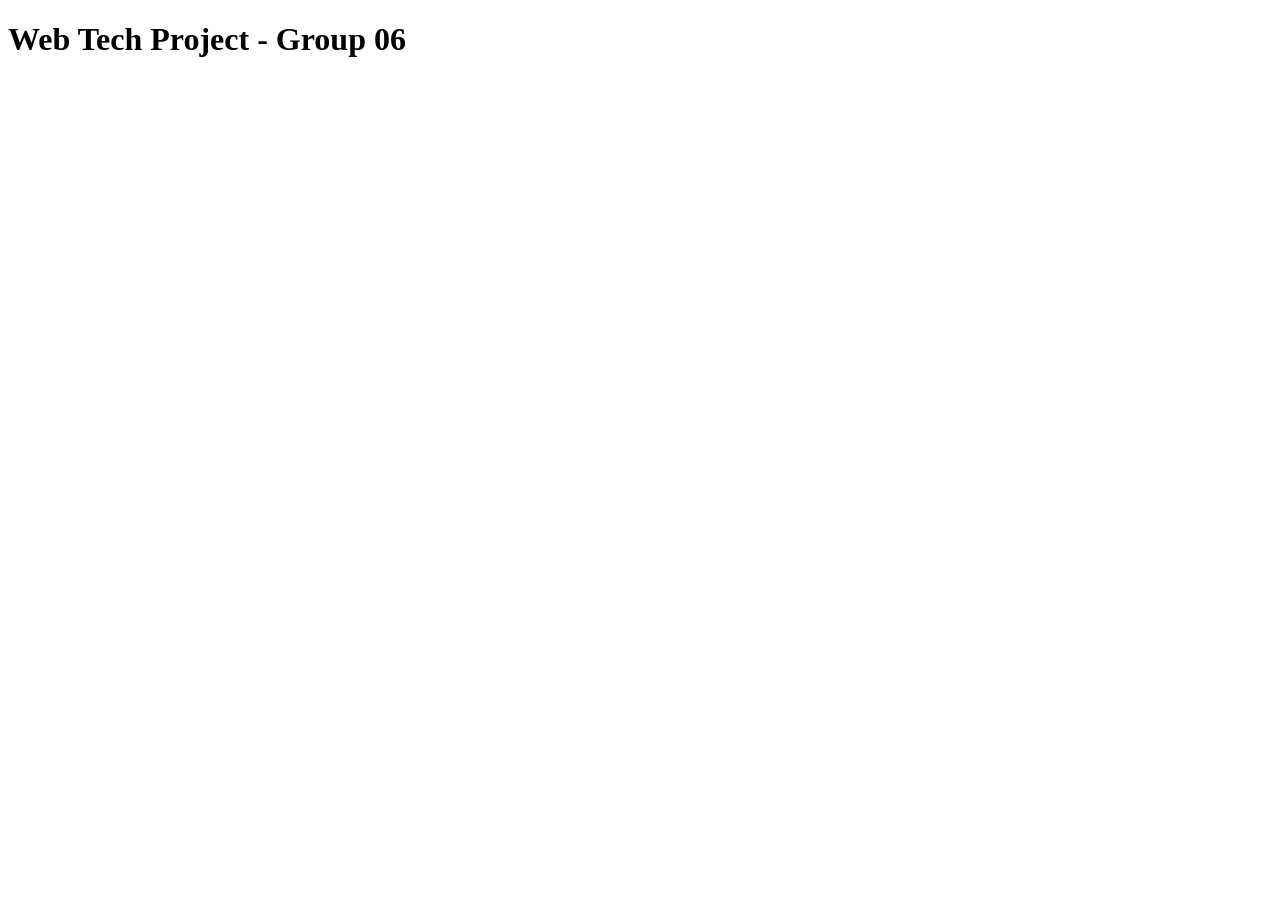
==== index.html @ 075a17f9 "Initial project structure" ====
<!DOCTYPE html>
<html lang="en">
<head>
  <meta charset="UTF-8">
  <title>Web Tech Project</title>
  <link rel="stylesheet" href="css/style.css">
</head>
<body>
  <h1>Web Tech Project - Group 06</h1>
  <script src="js/script.js"></script>
</body>
</html>
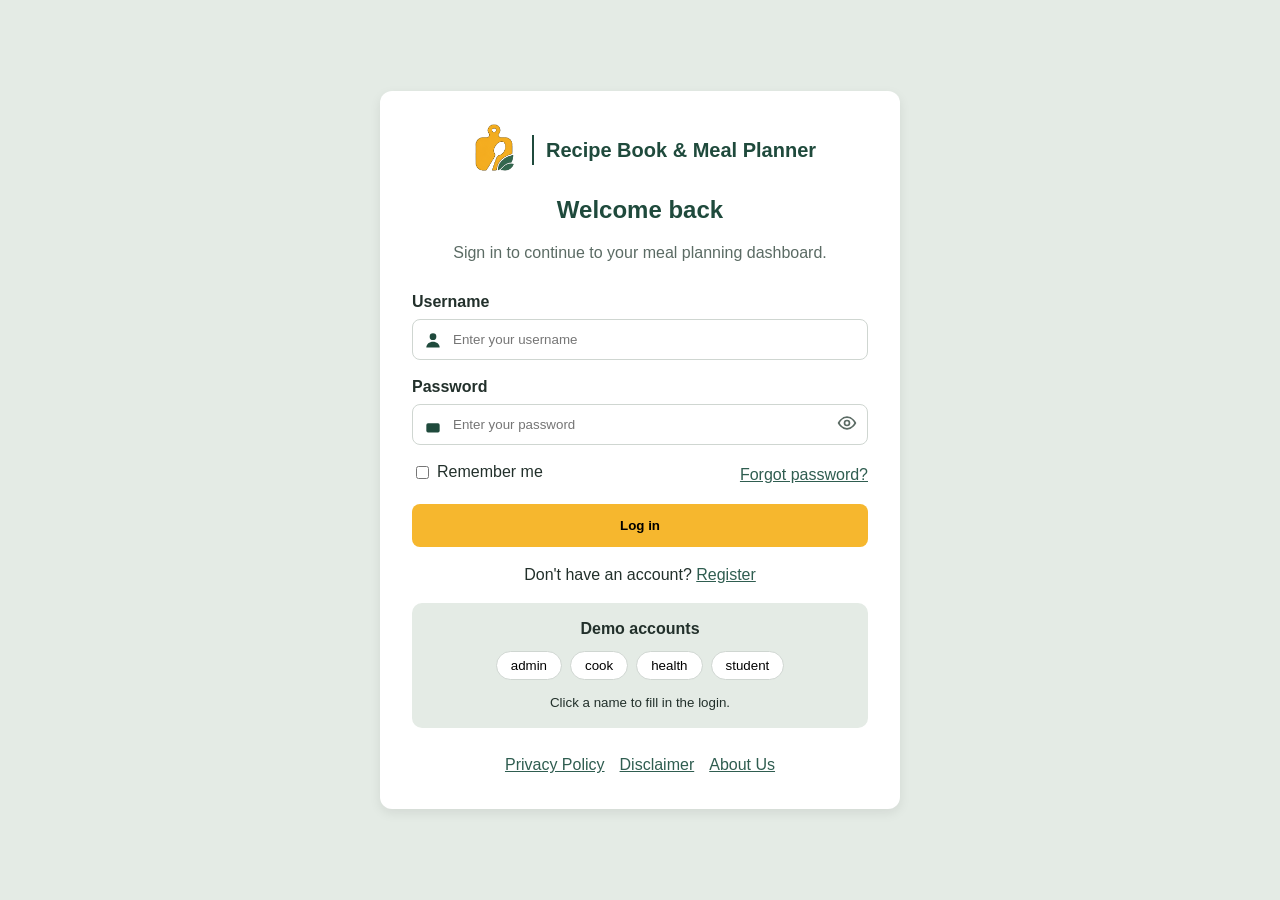
==== commit 2aab2034: "Add login page and validation" ====
--- a/index.html
+++ b/index.html
@@ -2,11 +2,94 @@
 <html lang="en">
 <head>
   <meta charset="UTF-8">
-  <title>Web Tech Project</title>
+  <meta name="viewport" content="width=device-width, initial-scale=1">
+  <title>Log in | Recipe Book &amp; Meal Planner</title>
+
+  <link rel="preconnect" href="https://fonts.googleapis.com">
+  <link rel="preconnect" href="https://fonts.gstatic.com" crossorigin>
+  <link href="https://fonts.googleapis.com/css2?family=Bricolage+Grotesque:wght@600;700;800&family=DM+Sans:wght@400;500;700&display=swap" rel="stylesheet">
   <link rel="stylesheet" href="css/style.css">
+  <link rel="stylesheet" href="css/login.css">
 </head>
 <body>
-  <h1>Web Tech Project - Group 06</h1>
-  <script src="js/script.js"></script>
+  <div class="split">
+    <div class="form-panel">
+      <div class="form-wrap">
+
+        <div class="brand brand-dark">
+          <img src="images/logo.png" alt="" class="logo">
+          <span class="brand-name">Recipe Book &amp; Meal Planner</span>
+        </div>
+
+        <h2>Welcome back</h2>
+        <p class="sub">Sign in to continue to your meal planning dashboard.</p>
+
+        <form id="loginForm" novalidate>
+          <div id="formError" class="form-error" role="alert" hidden></div>
+
+          <div class="field">
+            <label for="username">Username</label>
+            <div class="input-wrap">
+              <svg viewBox="0 0 24 24" aria-hidden="true">
+                <circle cx="12" cy="8" r="4"></circle>
+                <path d="M4 21c0-4.4 3.6-7 8-7s8 2.6 8 7z"></path>
+              </svg>
+              <input type="text" id="username" autocomplete="username" placeholder="Enter your username">
+            </div>
+            <p class="field-error" id="usernameError"></p>
+          </div>
+
+          <div class="field">
+            <label for="password">Password</label>
+            <div class="input-wrap">
+              <svg viewBox="0 0 24 24" aria-hidden="true">
+                <rect x="4" y="10" width="16" height="11" rx="2"></rect>
+                <path d="M8 10V7a4 4 0 0 1 8 0v3" fill="none"></path>
+              </svg>
+              <input type="password" id="password" autocomplete="current-password" placeholder="Enter your password">
+              <button type="button" id="togglePw" class="eye" aria-label="Show password">
+                <svg viewBox="0 0 24 24" aria-hidden="true">
+                  <path d="M2 12s3.6-7 10-7 10 7 10 7-3.6 7-10 7S2 12 2 12z" fill="none"></path>
+                  <circle cx="12" cy="12" r="3"></circle>
+                </svg>
+              </button>
+            </div>
+            <p class="field-error" id="passwordError"></p>
+          </div>
+
+          <div class="row">
+            <label class="check"><input type="checkbox" id="remember"> Remember me</label>
+            <a href="#" id="forgotLink">Forgot password?</a>
+          </div>
+
+          <p id="notice" class="notice" hidden></p>
+          <button type="submit" class="btn">Log in</button>
+        </form>
+
+        <p class="alt">Don't have an account? <a href="pages/register.html">Register</a></p>
+
+        <div class="demo">
+          <strong>Demo accounts</strong>
+          <div class="chips">
+            <button type="button" data-user="admin" data-pass="admin123">admin</button>
+            <button type="button" data-user="cook" data-pass="cook123">cook</button>
+            <button type="button" data-user="health" data-pass="health123">health</button>
+            <button type="button" data-user="student" data-pass="student123">student</button>
+          </div>
+          <small>Click a name to fill in the login.</small>
+        </div>
+
+        <nav class="footer-links">
+          <a href="pages/privacy.html">Privacy Policy</a>
+          <a href="pages/disclaimer.html">Disclaimer</a>
+          <a href="pages/about.html">About Us</a>
+        </nav>
+      </div>
+    </div>
+
+    <table id="plannerTable" hidden></table>
+  </div>
+
+  <script src="js/login.js"></script>
 </body>
 </html>
--- a/css/style.css
+++ b/css/style.css
@@ -0,0 +1,32 @@
+* {
+  box-sizing: border-box;
+}
+
+body {
+  margin: 0;
+  font-family: Arial, sans-serif;
+  color: #22302B;
+  background-color: #FBFBF7;
+  line-height: 1.5;
+}
+
+h1,
+h2,
+h3 {
+  margin: 0;
+  line-height: 1.2;
+}
+
+a {
+  color: #2F5D50;
+}
+
+button,
+input {
+  font-family: inherit;
+}
+
+:focus-visible {
+  outline: 2px solid #F6B72E;
+  outline-offset: 2px;
+}
--- a/css/login.css
+++ b/css/login.css
@@ -0,0 +1,204 @@
+.split {
+  min-height: 100vh;
+  display: flex;
+  justify-content: center;
+  align-items: center;
+  padding: 24px;
+  background-color: #E4EBE5;
+}
+
+.form-panel {
+  width: 100%;
+  display: flex;
+  justify-content: center;
+}
+
+.form-wrap {
+  width: 100%;
+  max-width: 520px;
+  padding: 32px;
+  background-color: white;
+  border-radius: 12px;
+  box-shadow: 0 4px 12px rgba(0, 0, 0, 0.08);
+}
+
+.brand {
+  display: flex;
+  align-items: center;
+  gap: 12px;
+}
+
+.brand-dark {
+  justify-content: center;
+  color: #1F4A3C;
+  margin-bottom: 20px;
+}
+
+.logo {
+  width: 56px;
+}
+
+.brand-name {
+  font-size: 20px;
+  font-weight: bold;
+  padding-left: 12px;
+  border-left: 2px solid currentColor;
+}
+
+.form-wrap h2,
+.sub {
+  text-align: center;
+}
+
+.form-wrap h2 {
+  color: #1F4A3C;
+}
+
+.sub {
+  color: #5B6B64;
+  margin-bottom: 25px;
+}
+
+.field {
+  margin-bottom: 15px;
+}
+
+label {
+  display: block;
+  font-weight: bold;
+  margin-bottom: 5px;
+}
+
+.input-wrap {
+  display: flex;
+  align-items: center;
+  gap: 10px;
+  background-color: white;
+  border: 1px solid #CFD6D1;
+  border-radius: 8px;
+  padding: 0 10px;
+}
+
+.input-wrap:focus-within {
+  border-color: #2F5D50;
+}
+
+.input-wrap.invalid {
+  border-color: #C8402F;
+}
+
+.input-wrap svg {
+  width: 20px;
+  height: 20px;
+  fill: #1F4A3C;
+}
+
+.input-wrap input {
+  flex: 1;
+  min-width: 0;
+  padding: 12px 0;
+  border: none;
+  background: transparent;
+}
+
+.input-wrap input:focus-visible {
+  outline: none;
+}
+.eye { border: 0; background: transparent; padding: 0; }
+.eye:focus-visible { outline: none; }
+.eye svg { width: 20px; height: 20px; fill: none; stroke: #5B6B64; stroke-width: 2; }
+
+.field-error {
+  color: #C8402F;
+  margin-top: 5px;
+}
+
+.field-error:empty {
+  display: none;
+}
+
+.row {
+  display: flex;
+  justify-content: space-between;
+  align-items: center;
+  margin: 15px 0;
+}
+
+.check {
+  display: flex;
+  align-items: center;
+  gap: 5px;
+  font-weight: normal;
+}
+
+.form-error {
+  color: #C8402F;
+  background-color: #FBE9E6;
+  padding: 10px;
+  margin-bottom: 15px;
+}
+
+.notice {
+  background-color: #E4EBE5;
+  padding: 10px;
+  margin-bottom: 15px;
+}
+
+.btn {
+  width: 100%;
+  padding: 14px;
+  background-color: #F6B72E;
+  border: none;
+  border-radius: 8px;
+  font-weight: bold;
+  cursor: pointer;
+}
+
+.btn:hover {
+  background-color: #E8A91C;
+}
+
+.alt {
+  text-align: center;
+}
+
+.demo {
+  background-color: #E4EBE5;
+  padding: 14px;
+  text-align: center;
+  border-radius: 10px;
+}
+
+.chips {
+  display: flex;
+  justify-content: center;
+  flex-wrap: wrap;
+  gap: 8px;
+  margin: 10px;
+}
+
+.chips button {
+  padding: 6px 14px;
+  background-color: white;
+  border: 1px solid #CFD6D1;
+  border-radius: 20px;
+  cursor: pointer;
+}
+
+.footer-links {
+  display: flex;
+  justify-content: center;
+  flex-wrap: wrap;
+  gap: 15px;
+  margin-top: 25px;
+}
+
+@media (max-width: 480px) {
+  .split {
+    padding: 12px;
+  }
+
+  .form-wrap {
+    padding: 24px 18px;
+  }
+}
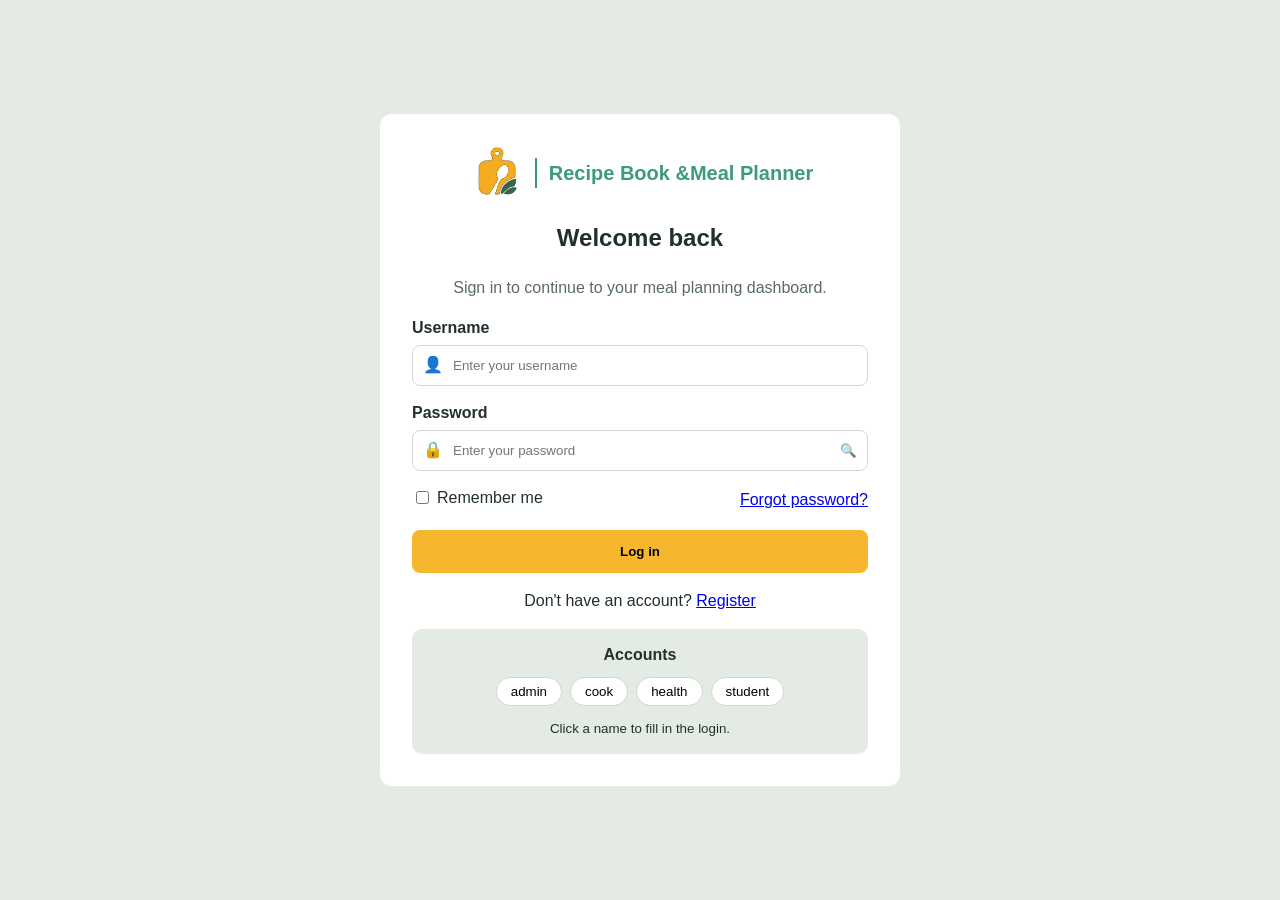
==== commit 894425fa: "Changed Login page" ====
--- a/index.html
+++ b/index.html
@@ -3,91 +3,76 @@
 <head>
   <meta charset="UTF-8">
   <meta name="viewport" content="width=device-width, initial-scale=1">
-  <title>Log in | Recipe Book &amp; Meal Planner</title>
-
-  <link rel="preconnect" href="https://fonts.googleapis.com">
-  <link rel="preconnect" href="https://fonts.gstatic.com" crossorigin>
-  <link href="https://fonts.googleapis.com/css2?family=Bricolage+Grotesque:wght@600;700;800&family=DM+Sans:wght@400;500;700&display=swap" rel="stylesheet">
-  <link rel="stylesheet" href="css/style.css">
+  <title>Log in | Recipe Book &  Meal Planner</title>
+  
   <link rel="stylesheet" href="css/login.css">
 </head>
 <body>
   <div class="split">
-    <div class="form-panel">
-      <div class="form-wrap">
+    <div class="form">
+      <div class="brand">
+        <img src="images/logo.png" alt="" width="56">
+        <span class="brandName">Recipe Book &Meal Planner</span>
+      </div>
 
-        <div class="brand brand-dark">
-          <img src="images/logo.png" alt="" class="logo">
-          <span class="brand-name">Recipe Book &amp; Meal Planner</span>
+      <h2 style="text-align: center;">Welcome back</h2>
+      <p style="color: #5B6B64; text-align: center;">Sign in to continue to your meal planning dashboard.</p>
+
+      <form id="loginForm">
+        <div class="field">
+          <label for="username">Username</label>
+
+          <div class="input">
+            <span>👤</span>
+            <input type="text" id="username" placeholder="Enter your username" >
+          </div>
+
+          <p class="field-error" id="usernameError" role="alert"></p>
         </div>
 
-        <h2>Welcome back</h2>
-        <p class="sub">Sign in to continue to your meal planning dashboard.</p>
+        <div class="field">
+          <label for="password">Password</label>
 
-        <form id="loginForm" novalidate>
-          <div id="formError" class="form-error" role="alert" hidden></div>
-
-          <div class="field">
-            <label for="username">Username</label>
-            <div class="input-wrap">
-              <svg viewBox="0 0 24 24" aria-hidden="true">
-                <circle cx="12" cy="8" r="4"></circle>
-                <path d="M4 21c0-4.4 3.6-7 8-7s8 2.6 8 7z"></path>
-              </svg>
-              <input type="text" id="username" autocomplete="username" placeholder="Enter your username">
-            </div>
-            <p class="field-error" id="usernameError"></p>
+          <div class="input">
+            <span>🔒</span>
+            <input type="password" id="password" placeholder="Enter your password">
+            <button type="button" id="eye" class="eye" >
+              <span>🔍</span>
+            </button>
           </div>
 
-          <div class="field">
-            <label for="password">Password</label>
-            <div class="input-wrap">
-              <svg viewBox="0 0 24 24" aria-hidden="true">
-                <rect x="4" y="10" width="16" height="11" rx="2"></rect>
-                <path d="M8 10V7a4 4 0 0 1 8 0v3" fill="none"></path>
-              </svg>
-              <input type="password" id="password" autocomplete="current-password" placeholder="Enter your password">
-              <button type="button" id="togglePw" class="eye" aria-label="Show password">
-                <svg viewBox="0 0 24 24" aria-hidden="true">
-                  <path d="M2 12s3.6-7 10-7 10 7 10 7-3.6 7-10 7S2 12 2 12z" fill="none"></path>
-                  <circle cx="12" cy="12" r="3"></circle>
-                </svg>
-              </button>
-            </div>
-            <p class="field-error" id="passwordError"></p>
-          </div>
-
-          <div class="row">
-            <label class="check"><input type="checkbox" id="remember"> Remember me</label>
-            <a href="#" id="forgotLink">Forgot password?</a>
-          </div>
-
-          <p id="notice" class="notice" hidden></p>
-          <button type="submit" class="btn">Log in</button>
-        </form>
-
-        <p class="alt">Don't have an account? <a href="pages/register.html">Register</a></p>
-
-        <div class="demo">
-          <strong>Demo accounts</strong>
-          <div class="chips">
-            <button type="button" data-user="admin" data-pass="admin123">admin</button>
-            <button type="button" data-user="cook" data-pass="cook123">cook</button>
-            <button type="button" data-user="health" data-pass="health123">health</button>
-            <button type="button" data-user="student" data-pass="student123">student</button>
-          </div>
-          <small>Click a name to fill in the login.</small>
+          <p class="field-error" id="passwordError" role="alert"></p>
         </div>
 
-        <nav class="footer-links">
-          <a href="pages/privacy.html">Privacy Policy</a>
-          <a href="pages/disclaimer.html">Disclaimer</a>
-          <a href="pages/about.html">About Us</a>
-        </nav>
+        <div class="row">
+          <label class="check">
+            <input type="checkbox" id="remember">Remember me
+          </label>
+          <a href="#" id="forgotLink">Forgot password?</a>
+        </div>
+
+        <p id="notice" class="notice" hidden></p>
+
+        <button type="submit" class="btn">Log in</button>
+      </form>
+
+      <p class="alt"> Don't have an account?
+        <a href="pages/register.html">Register</a>
+      </p>
+
+      <div class="demo">
+        <strong>Accounts</strong>
+
+        <div class="chips">
+          <button type="button" data-user="admin" data-pass="admin123">admin</button>
+          <button type="button" data-user="cook" data-pass="cook123">cook</button>
+          <button type="button" data-user="health" data-pass="health123">health</button>
+          <button type="button" data-user="student" data-pass="student123">student</button>
+        </div>
+
+        <small>Click a name to fill in the login.</small>
       </div>
     </div>
-
-    <table id="plannerTable" hidden></table>
   </div>
 
   <script src="js/login.js"></script>
--- a/css/login.css
+++ b/css/login.css
@@ -1,3 +1,15 @@
+* {
+  box-sizing: border-box;
+}
+
+body {
+  margin: 0;
+  font-family: Arial, sans-serif;
+  color: #22302B;
+  background-color: #FBFBF7;
+  line-height: 1.5;
+}
+
 .split {
   min-height: 100vh;
   display: flex;
@@ -7,56 +19,34 @@
   background-color: #E4EBE5;
 }
 
-.form-panel {
-  width: 100%;
-  display: flex;
-  justify-content: center;
-}
-
-.form-wrap {
+.form {
   width: 100%;
   max-width: 520px;
   padding: 32px;
   background-color: white;
   border-radius: 12px;
-  box-shadow: 0 4px 12px rgba(0, 0, 0, 0.08);
 }
 
 .brand {
   display: flex;
   align-items: center;
   gap: 12px;
+  justify-content: center;
+  margin-bottom: 20px;
+  color: #3c9b7b;
 }
 
-.brand-dark {
-  justify-content: center;
-  color: #1F4A3C;
-  margin-bottom: 20px;
-}
-
-.logo {
-  width: 56px;
-}
-
-.brand-name {
+.brandName {
+  padding-left: 12px;
+  border-left: 2px solid currentColor;
   font-size: 20px;
   font-weight: bold;
-  padding-left: 12px;
-  border-left: 2px solid currentColor;
-}
-
-.form-wrap h2,
-.sub {
-  text-align: center;
-}
-
-.form-wrap h2 {
-  color: #1F4A3C;
 }
 
 .sub {
+  margin: 8px 0 25px;
   color: #5B6B64;
-  margin-bottom: 25px;
+  text-align: center;
 }
 
 .field {
@@ -65,35 +55,29 @@
 
 label {
   display: block;
+  margin-bottom: 5px;
   font-weight: bold;
-  margin-bottom: 5px;
 }
 
-.input-wrap {
+.input {
   display: flex;
   align-items: center;
   gap: 10px;
+  padding: 0 10px;
   background-color: white;
   border: 1px solid #CFD6D1;
   border-radius: 8px;
-  padding: 0 10px;
 }
 
-.input-wrap:focus-within {
+.input:focus-within {
   border-color: #2F5D50;
 }
 
-.input-wrap.invalid {
+.input.invalid {
   border-color: #C8402F;
 }
 
-.input-wrap svg {
-  width: 20px;
-  height: 20px;
-  fill: #1F4A3C;
-}
-
-.input-wrap input {
+.input input {
   flex: 1;
   min-width: 0;
   padding: 12px 0;
@@ -101,16 +85,19 @@
   background: transparent;
 }
 
-.input-wrap input:focus-visible {
+.input input:focus-visible {
   outline: none;
 }
-.eye { border: 0; background: transparent; padding: 0; }
-.eye:focus-visible { outline: none; }
-.eye svg { width: 20px; height: 20px; fill: none; stroke: #5B6B64; stroke-width: 2; }
+
+.eye {
+  padding: 0;
+  border: 0;
+  background: transparent;
+}
 
 .field-error {
+  margin: 5px 0 0;
   color: #C8402F;
-  margin-top: 5px;
 }
 
 .field-error:empty {
@@ -131,25 +118,18 @@
   font-weight: normal;
 }
 
-.form-error {
-  color: #C8402F;
-  background-color: #FBE9E6;
+.notice {
+  margin: 0 0 15px;
   padding: 10px;
-  margin-bottom: 15px;
-}
-
-.notice {
   background-color: #E4EBE5;
-  padding: 10px;
-  margin-bottom: 15px;
 }
 
 .btn {
   width: 100%;
   padding: 14px;
-  background-color: #F6B72E;
   border: none;
   border-radius: 8px;
+  background-color: #F6B72E;
   font-weight: bold;
   cursor: pointer;
 }
@@ -163,10 +143,10 @@
 }
 
 .demo {
+  padding: 14px;
   background-color: #E4EBE5;
-  padding: 14px;
+  border-radius: 10px;
   text-align: center;
-  border-radius: 10px;
 }
 
 .chips {
@@ -182,23 +162,4 @@
   background-color: white;
   border: 1px solid #CFD6D1;
   border-radius: 20px;
-  cursor: pointer;
 }
-
-.footer-links {
-  display: flex;
-  justify-content: center;
-  flex-wrap: wrap;
-  gap: 15px;
-  margin-top: 25px;
-}
-
-@media (max-width: 480px) {
-  .split {
-    padding: 12px;
-  }
-
-  .form-wrap {
-    padding: 24px 18px;
-  }
-}
